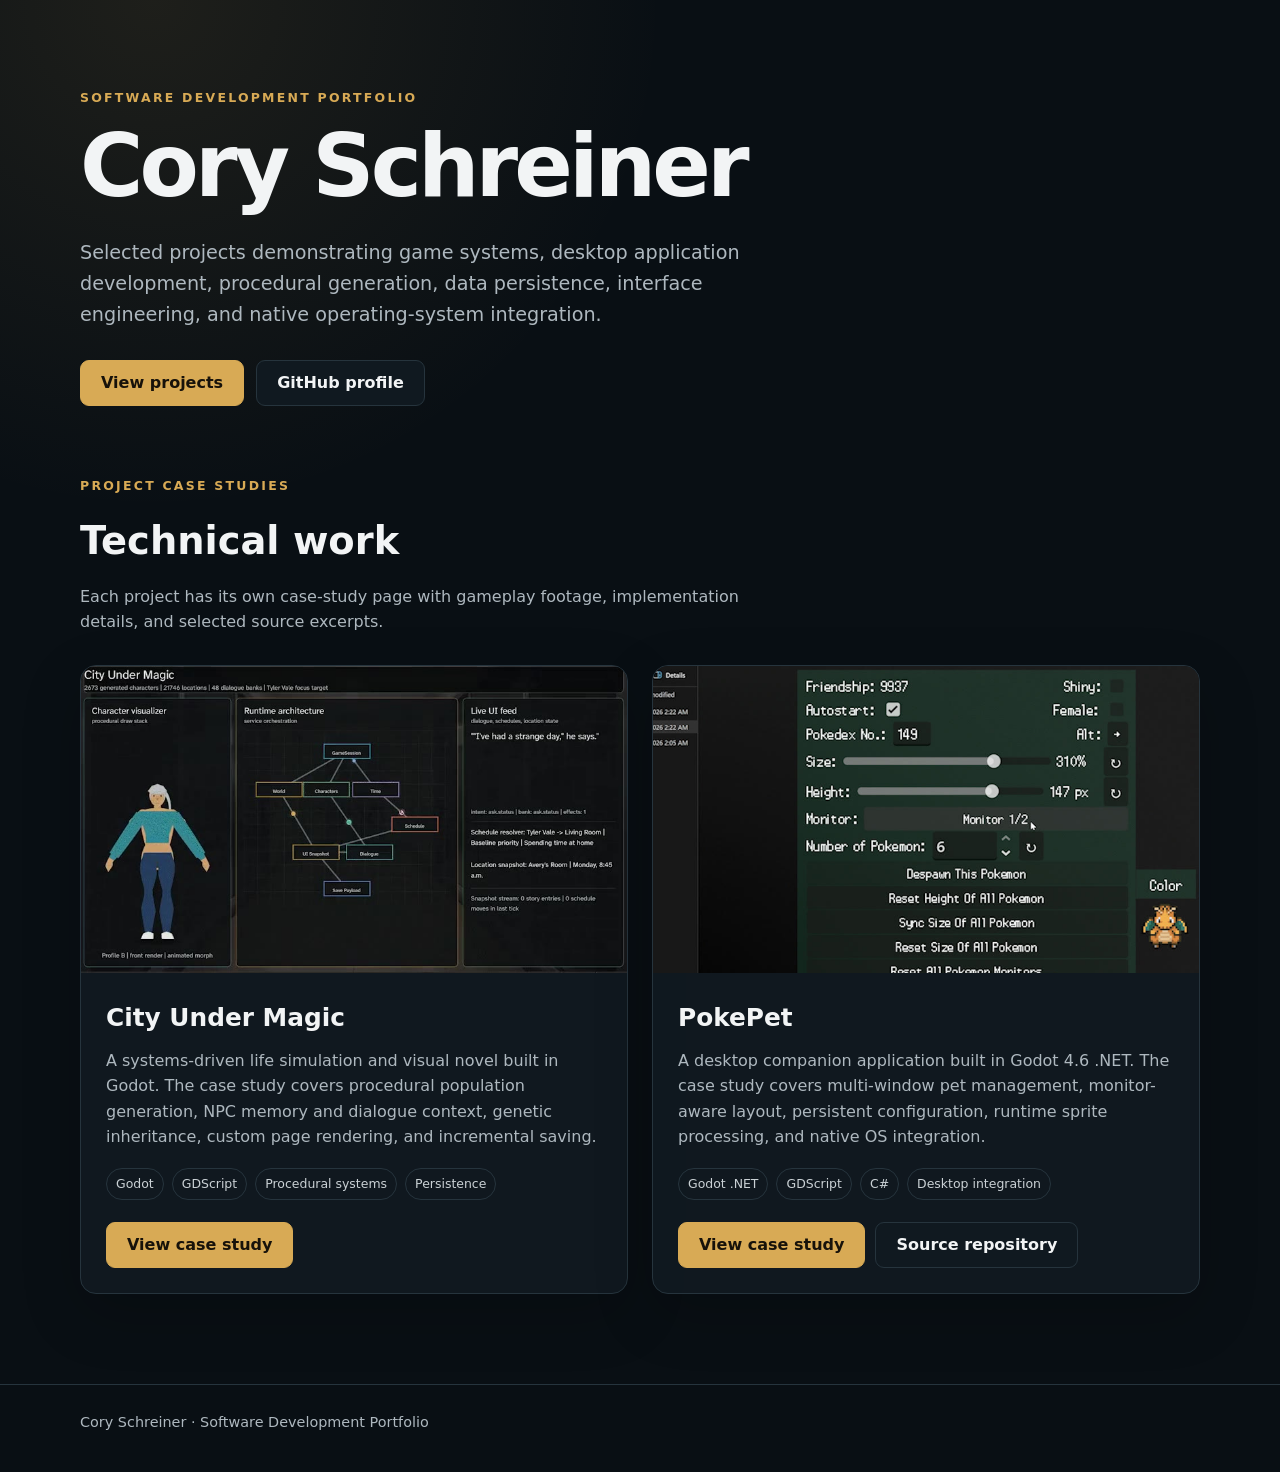
==== index.html @ 861e1961 "Add portfolio website and project showcases" ====
<!doctype html>
<html lang="en">
<head>
  <meta charset="utf-8">
  <meta name="viewport" content="width=device-width, initial-scale=1">
  <meta name="description" content="Cory Schreiner's software development portfolio, featuring City Under Magic and PokePet.">
  <title>Cory Schreiner | Software Development Portfolio</title>
  <style>
    :root {
      color-scheme: dark;
      --background: #090f14;
      --panel: #101920;
      --panel-border: #26343d;
      --text: #f2f4f5;
      --muted: #aeb8bf;
      --accent: #d8aa55;
      --accent-dark: #1b160d;
      font-family: Inter, ui-sans-serif, system-ui, -apple-system, BlinkMacSystemFont, "Segoe UI", sans-serif;
    }
    * { box-sizing: border-box; }
    html { scroll-behavior: smooth; }
    body {
      margin: 0;
      background:
        radial-gradient(circle at 12% 0%, rgba(216, 170, 85, .10), transparent 32rem),
        var(--background);
      color: var(--text);
      line-height: 1.6;
    }
    a { color: inherit; }
    .wrap { width: min(1120px, calc(100% - 40px)); margin: 0 auto; }
    header { padding: 88px 0 48px; }
    .eyebrow {
      margin: 0 0 14px;
      color: var(--accent);
      font-size: .78rem;
      font-weight: 800;
      letter-spacing: .18em;
      text-transform: uppercase;
    }
    h1 {
      max-width: 830px;
      margin: 0;
      font-size: clamp(2.5rem, 7vw, 5.4rem);
      line-height: 1.02;
      letter-spacing: -.045em;
    }
    .intro {
      max-width: 700px;
      margin: 28px 0 0;
      color: var(--muted);
      font-size: clamp(1rem, 2vw, 1.2rem);
    }
    .links { display: flex; flex-wrap: wrap; gap: 12px; margin-top: 30px; }
    .button {
      display: inline-flex;
      align-items: center;
      justify-content: center;
      min-height: 46px;
      padding: 0 20px;
      border: 1px solid var(--panel-border);
      border-radius: 9px;
      background: var(--panel);
      text-decoration: none;
      font-weight: 750;
    }
    .button.primary { border-color: var(--accent); background: var(--accent); color: #17120a; }
    main { padding: 22px 0 90px; }
    h2 { margin: 0 0 12px; font-size: clamp(1.8rem, 3vw, 2.6rem); }
    .section-copy { max-width: 700px; margin: 0 0 30px; color: var(--muted); }
    .grid { display: grid; grid-template-columns: repeat(2, minmax(0, 1fr)); gap: 24px; }
    .card {
      overflow: hidden;
      border: 1px solid var(--panel-border);
      border-radius: 16px;
      background: rgba(16, 25, 32, .94);
      box-shadow: 0 20px 60px rgba(0,0,0,.20);
    }
    .card img { width: 100%; aspect-ratio: 16 / 9; display: block; object-fit: cover; background: #05080a; }
    .card-body { padding: 25px; }
    .card h3 { margin: 0 0 10px; font-size: 1.55rem; }
    .card p { margin: 0; color: var(--muted); }
    .tags { display: flex; flex-wrap: wrap; gap: 8px; margin: 18px 0 22px; }
    .tag {
      padding: 5px 9px;
      border: 1px solid var(--panel-border);
      border-radius: 999px;
      color: #cad1d5;
      font-size: .78rem;
    }
    .card-actions { display: flex; flex-wrap: wrap; gap: 10px; }
    footer { border-top: 1px solid var(--panel-border); padding: 26px 0 38px; color: var(--muted); font-size: .9rem; }
    @media (max-width: 760px) {
      header { padding-top: 58px; }
      .grid { grid-template-columns: 1fr; }
      .wrap { width: min(100% - 24px, 1120px); }
    }
  </style>
</head>
<body>
  <header>
    <div class="wrap">
      <p class="eyebrow">Software Development Portfolio</p>
      <h1>Cory Schreiner</h1>
      <p class="intro">Selected projects demonstrating game systems, desktop application development, procedural generation, data persistence, interface engineering, and native operating-system integration.</p>
      <div class="links">
        <a class="button primary" href="#projects">View projects</a>
        <a class="button" href="https://github.com/themusicalcr0w">GitHub profile</a>
      </div>
    </div>
  </header>

  <main id="projects">
    <section class="wrap" aria-labelledby="projects-title">
      <p class="eyebrow">Project Case Studies</p>
      <h2 id="projects-title">Technical work</h2>
      <p class="section-copy">Each project has its own case-study page with gameplay footage, implementation details, and selected source excerpts.</p>

      <div class="grid">
        <article class="card">
          <img src="projects/city-under-magic/showcase/assets/images/world-generation-poster.jpg" alt="City Under Magic world-generation and character-visualization interface">
          <div class="card-body">
            <h3>City Under Magic</h3>
            <p>A systems-driven life simulation and visual novel built in Godot. The case study covers procedural population generation, NPC memory and dialogue context, genetic inheritance, custom page rendering, and incremental saving.</p>
            <div class="tags" aria-label="City Under Magic technologies">
              <span class="tag">Godot</span>
              <span class="tag">GDScript</span>
              <span class="tag">Procedural systems</span>
              <span class="tag">Persistence</span>
            </div>
            <div class="card-actions">
              <a class="button primary" href="projects/city-under-magic/">View case study</a>
            </div>
          </div>
        </article>

        <article class="card">
          <img src="projects/poke-pet/showcase/assets/images/hero-poster.jpg" alt="PokePet desktop companion application running multiple pet windows">
          <div class="card-body">
            <h3>PokePet</h3>
            <p>A desktop companion application built in Godot 4.6 .NET. The case study covers multi-window pet management, monitor-aware layout, persistent configuration, runtime sprite processing, and native OS integration.</p>
            <div class="tags" aria-label="PokePet technologies">
              <span class="tag">Godot .NET</span>
              <span class="tag">GDScript</span>
              <span class="tag">C#</span>
              <span class="tag">Desktop integration</span>
            </div>
            <div class="card-actions">
              <a class="button primary" href="projects/poke-pet/">View case study</a>
              <a class="button" href="https://github.com/themusicalcr0w/poke-pet">Source repository</a>
            </div>
          </div>
        </article>
      </div>
    </section>
  </main>

  <footer>
    <div class="wrap">Cory Schreiner · Software Development Portfolio</div>
  </footer>
</body>
</html>
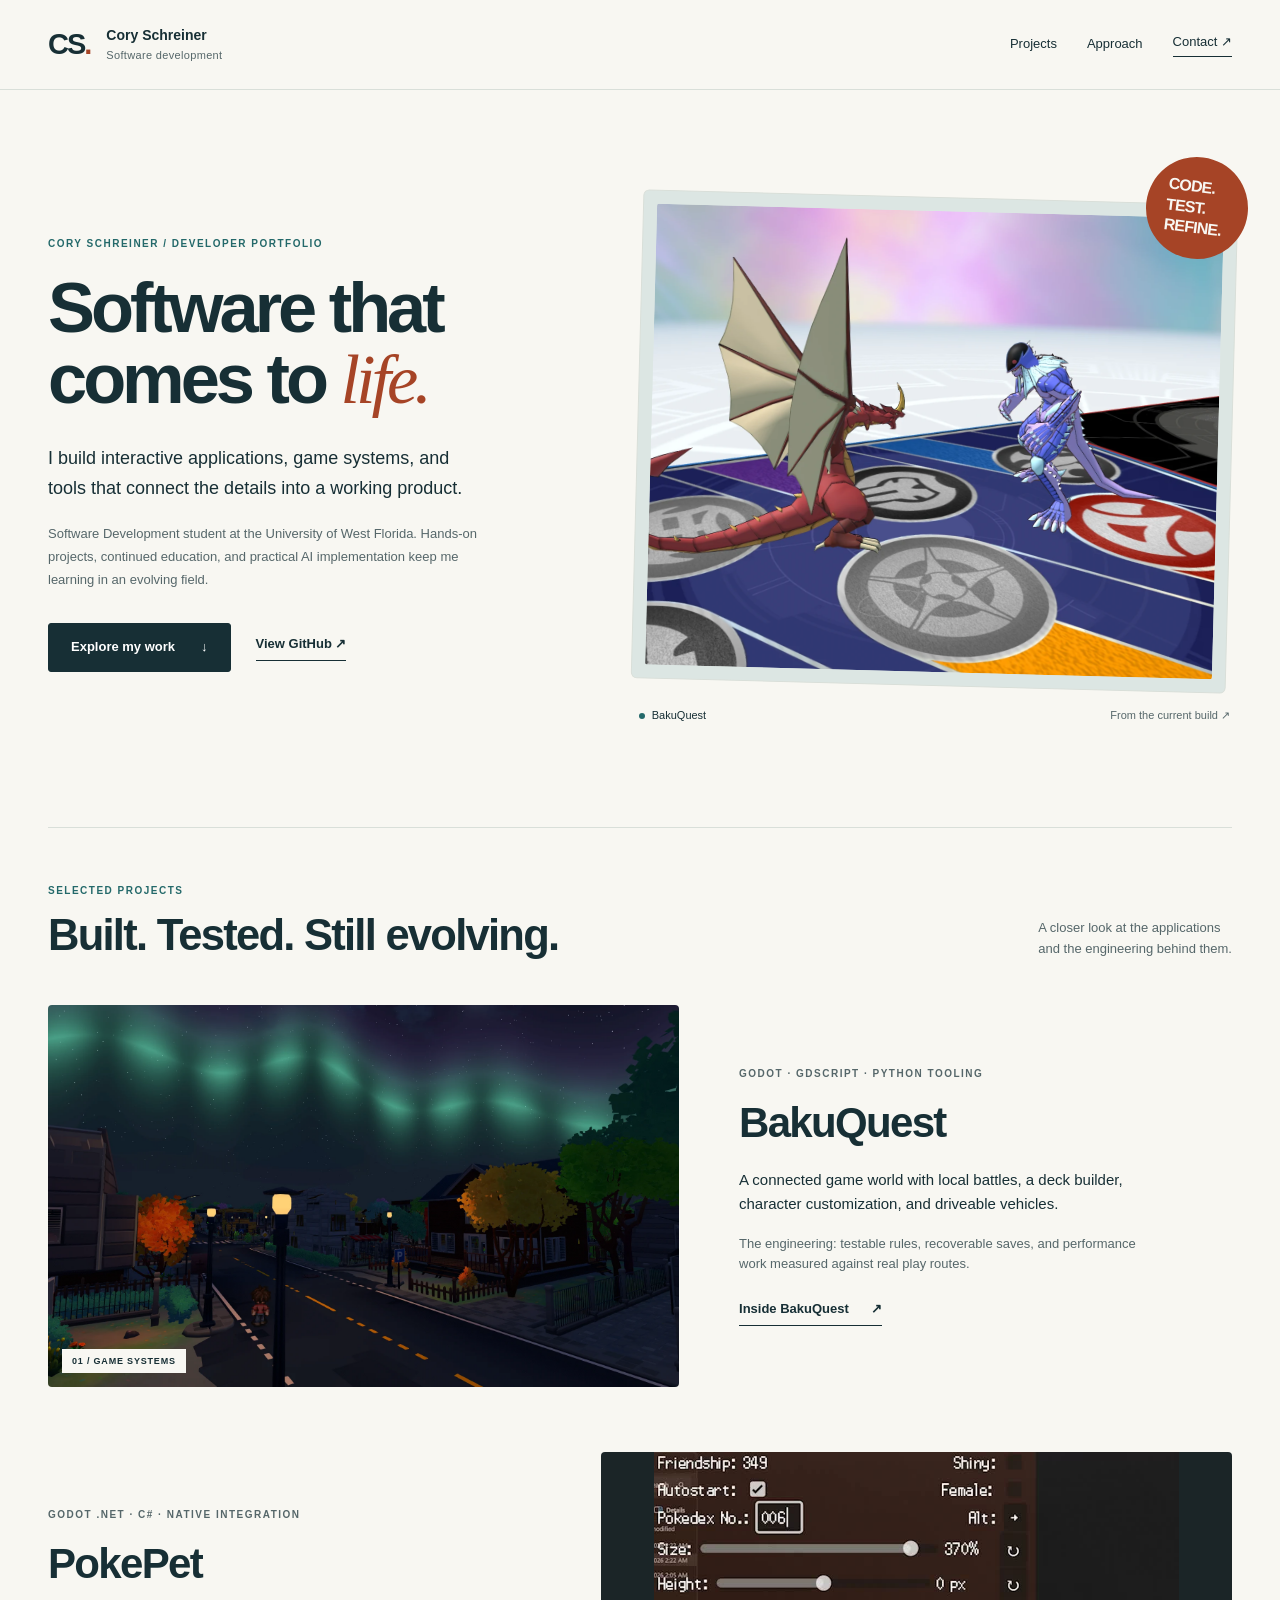
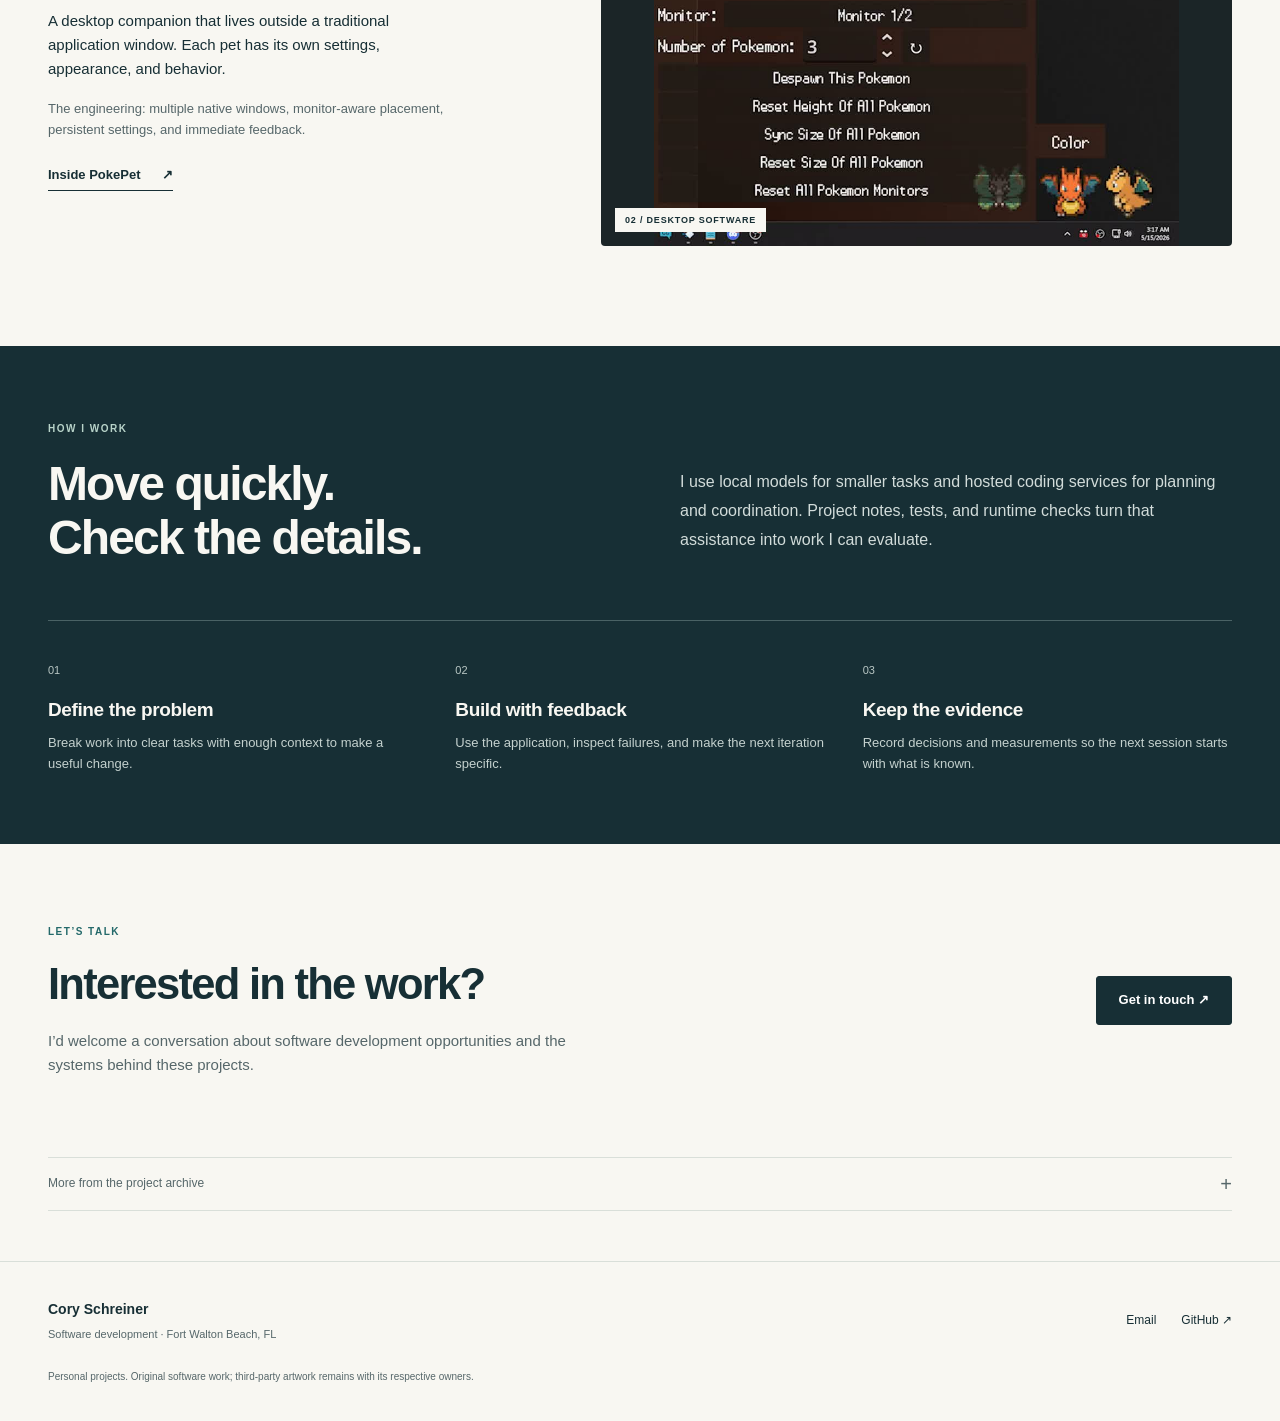
==== commit 71f27b0b: "5" ====
--- a/index.html
+++ b/index.html
@@ -1,162 +1,12 @@
 <!doctype html>
-<html lang="en">
-<head>
-  <meta charset="utf-8">
-  <meta name="viewport" content="width=device-width, initial-scale=1">
-  <meta name="description" content="Cory Schreiner's software development portfolio, featuring City Under Magic and PokePet.">
-  <title>Cory Schreiner | Software Development Portfolio</title>
-  <style>
-    :root {
-      color-scheme: dark;
-      --background: #090f14;
-      --panel: #101920;
-      --panel-border: #26343d;
-      --text: #f2f4f5;
-      --muted: #aeb8bf;
-      --accent: #d8aa55;
-      --accent-dark: #1b160d;
-      font-family: Inter, ui-sans-serif, system-ui, -apple-system, BlinkMacSystemFont, "Segoe UI", sans-serif;
-    }
-    * { box-sizing: border-box; }
-    html { scroll-behavior: smooth; }
-    body {
-      margin: 0;
-      background:
-        radial-gradient(circle at 12% 0%, rgba(216, 170, 85, .10), transparent 32rem),
-        var(--background);
-      color: var(--text);
-      line-height: 1.6;
-    }
-    a { color: inherit; }
-    .wrap { width: min(1120px, calc(100% - 40px)); margin: 0 auto; }
-    header { padding: 88px 0 48px; }
-    .eyebrow {
-      margin: 0 0 14px;
-      color: var(--accent);
-      font-size: .78rem;
-      font-weight: 800;
-      letter-spacing: .18em;
-      text-transform: uppercase;
-    }
-    h1 {
-      max-width: 830px;
-      margin: 0;
-      font-size: clamp(2.5rem, 7vw, 5.4rem);
-      line-height: 1.02;
-      letter-spacing: -.045em;
-    }
-    .intro {
-      max-width: 700px;
-      margin: 28px 0 0;
-      color: var(--muted);
-      font-size: clamp(1rem, 2vw, 1.2rem);
-    }
-    .links { display: flex; flex-wrap: wrap; gap: 12px; margin-top: 30px; }
-    .button {
-      display: inline-flex;
-      align-items: center;
-      justify-content: center;
-      min-height: 46px;
-      padding: 0 20px;
-      border: 1px solid var(--panel-border);
-      border-radius: 9px;
-      background: var(--panel);
-      text-decoration: none;
-      font-weight: 750;
-    }
-    .button.primary { border-color: var(--accent); background: var(--accent); color: #17120a; }
-    main { padding: 22px 0 90px; }
-    h2 { margin: 0 0 12px; font-size: clamp(1.8rem, 3vw, 2.6rem); }
-    .section-copy { max-width: 700px; margin: 0 0 30px; color: var(--muted); }
-    .grid { display: grid; grid-template-columns: repeat(2, minmax(0, 1fr)); gap: 24px; }
-    .card {
-      overflow: hidden;
-      border: 1px solid var(--panel-border);
-      border-radius: 16px;
-      background: rgba(16, 25, 32, .94);
-      box-shadow: 0 20px 60px rgba(0,0,0,.20);
-    }
-    .card img { width: 100%; aspect-ratio: 16 / 9; display: block; object-fit: cover; background: #05080a; }
-    .card-body { padding: 25px; }
-    .card h3 { margin: 0 0 10px; font-size: 1.55rem; }
-    .card p { margin: 0; color: var(--muted); }
-    .tags { display: flex; flex-wrap: wrap; gap: 8px; margin: 18px 0 22px; }
-    .tag {
-      padding: 5px 9px;
-      border: 1px solid var(--panel-border);
-      border-radius: 999px;
-      color: #cad1d5;
-      font-size: .78rem;
-    }
-    .card-actions { display: flex; flex-wrap: wrap; gap: 10px; }
-    footer { border-top: 1px solid var(--panel-border); padding: 26px 0 38px; color: var(--muted); font-size: .9rem; }
-    @media (max-width: 760px) {
-      header { padding-top: 58px; }
-      .grid { grid-template-columns: 1fr; }
-      .wrap { width: min(100% - 24px, 1120px); }
-    }
-  </style>
-</head>
-<body>
-  <header>
-    <div class="wrap">
-      <p class="eyebrow">Software Development Portfolio</p>
-      <h1>Cory Schreiner</h1>
-      <p class="intro">Selected projects demonstrating game systems, desktop application development, procedural generation, data persistence, interface engineering, and native operating-system integration.</p>
-      <div class="links">
-        <a class="button primary" href="#projects">View projects</a>
-        <a class="button" href="https://github.com/themusicalcr0w">GitHub profile</a>
-      </div>
-    </div>
-  </header>
-
-  <main id="projects">
-    <section class="wrap" aria-labelledby="projects-title">
-      <p class="eyebrow">Project Case Studies</p>
-      <h2 id="projects-title">Technical work</h2>
-      <p class="section-copy">Each project has its own case-study page with gameplay footage, implementation details, and selected source excerpts.</p>
-
-      <div class="grid">
-        <article class="card">
-          <img src="projects/city-under-magic/showcase/assets/images/world-generation-poster.jpg" alt="City Under Magic world-generation and character-visualization interface">
-          <div class="card-body">
-            <h3>City Under Magic</h3>
-            <p>A systems-driven life simulation and visual novel built in Godot. The case study covers procedural population generation, NPC memory and dialogue context, genetic inheritance, custom page rendering, and incremental saving.</p>
-            <div class="tags" aria-label="City Under Magic technologies">
-              <span class="tag">Godot</span>
-              <span class="tag">GDScript</span>
-              <span class="tag">Procedural systems</span>
-              <span class="tag">Persistence</span>
-            </div>
-            <div class="card-actions">
-              <a class="button primary" href="projects/city-under-magic/">View case study</a>
-            </div>
-          </div>
-        </article>
-
-        <article class="card">
-          <img src="projects/poke-pet/showcase/assets/images/hero-poster.jpg" alt="PokePet desktop companion application running multiple pet windows">
-          <div class="card-body">
-            <h3>PokePet</h3>
-            <p>A desktop companion application built in Godot 4.6 .NET. The case study covers multi-window pet management, monitor-aware layout, persistent configuration, runtime sprite processing, and native OS integration.</p>
-            <div class="tags" aria-label="PokePet technologies">
-              <span class="tag">Godot .NET</span>
-              <span class="tag">GDScript</span>
-              <span class="tag">C#</span>
-              <span class="tag">Desktop integration</span>
-            </div>
-            <div class="card-actions">
-              <a class="button primary" href="projects/poke-pet/">View case study</a>
-              <a class="button" href="https://github.com/themusicalcr0w/poke-pet">Source repository</a>
-            </div>
-          </div>
-        </article>
-      </div>
-    </section>
-  </main>
-
-  <footer>
-    <div class="wrap">Cory Schreiner · Software Development Portfolio</div>
-  </footer>
-</body>
-</html>
+<html lang="en"><head><meta charset="utf-8"><meta name="viewport" content="width=device-width, initial-scale=1"><meta name="description" content="Software development portfolio by Cory Schreiner. Explore BakuQuest and PokePet through gameplay, desktop demonstrations and engineering case studies."><meta name="theme-color" content="#172f35"><title>Software development portfolio | Cory Schreiner</title><link rel="icon" href="assets/favicon.svg" type="image/svg+xml"><link rel="stylesheet" href="assets/style.css"><script src="assets/site.js" defer></script></head>
+<body><a class="skip" href="#main">Skip to content</a><header class="site-header"><a class="brand" href="./index.html" aria-label="Cory Schreiner, home"><span class="monogram">CS<span>.</span></span><span>Cory Schreiner<small>Software development</small></span></a><nav aria-label="Main navigation"><a href="#projects">Projects</a><a href="#approach">Approach</a><a href="mailto:themusicalcrw@gmail.com" class="nav-resume">Contact <span aria-hidden="true">↗</span></a></nav></header>
+<main id="main"><section class="home-hero wrap"><div><p class="eyebrow">CORY SCHREINER / DEVELOPER PORTFOLIO</p><h1>Software that<br>comes to <em>life.</em></h1><p class="intro">I build interactive applications, game systems, and tools that connect the details into a working product.</p><p class="bio">Software Development student at the University of West Florida. Hands-on projects, continued education, and practical AI implementation keep me learning in an evolving field.</p><div class="actions"><a class="button" href="#projects">Explore my work <span>↓</span></a><a class="text-link" href="https://github.com/themusicalcr0w">View GitHub ↗</a></div></div><div class="hero-visual"><a href="projects/baku-quest/index.html" aria-label="Explore BakuQuest"><img src="assets/baku/25_Monster_Combat_Close_View.webp" alt="BakuQuest creatures facing off on the battle field" fetchpriority="high"></a><div class="image-note"><span class="live-dot"></span> BakuQuest <span>From the current build ↗</span></div><div class="hero-stamp">CODE.<br>TEST.<br>REFINE.</div></div></section>
+<section class="selected wrap" id="projects"><div class="section-head"><div><p class="eyebrow">SELECTED PROJECTS</p><h2>Built. Tested. Still evolving.</h2></div><p>A closer look at the applications<br>and the engineering behind them.</p></div>
+<article class="project-row"><a class="project-picture" href="projects/baku-quest/index.html"><img src="assets/baku/19_Lit_Neighborhood_Aurora.webp" alt="A lit BakuQuest neighborhood beneath the aurora" class="" loading="lazy" decoding="async"><span class="image-tag">01 / GAME SYSTEMS</span></a><div class="project-copy"><p class="overline">GODOT · GDSCRIPT · PYTHON TOOLING</p><h3>BakuQuest</h3><p>A connected game world with local battles, a deck builder, character customization, and driveable vehicles.</p><p class="secondary">The engineering: testable rules, recoverable saves, and performance work measured against real play routes.</p><a class="text-link" href="projects/baku-quest/index.html">Inside BakuQuest <span>↗</span></a></div></article>
+<article class="project-row reverse"><a class="project-picture poke-picture" href="projects/poke-pet/index.html"><img src="assets/poke/hero.jpg" alt="PokePet desktop companions and their individual settings" class="" loading="lazy" decoding="async"><span class="image-tag">02 / DESKTOP SOFTWARE</span></a><div class="project-copy"><p class="overline">GODOT .NET · C# · NATIVE INTEGRATION</p><h3>PokePet</h3><p>A desktop companion that lives outside a traditional application window. Each pet has its own settings, appearance, and behavior.</p><p class="secondary">The engineering: multiple native windows, monitor-aware placement, persistent settings, and immediate feedback.</p><a class="text-link" href="projects/poke-pet/index.html">Inside PokePet <span>↗</span></a></div></article></section>
+<section class="approach" id="approach"><div class="wrap"><p class="eyebrow">HOW I WORK</p><div class="approach-heading"><h2>Move quickly.<br>Check the details.</h2><p>I use local models for smaller tasks and hosted coding services for planning and coordination. Project notes, tests, and runtime checks turn that assistance into work I can evaluate.</p></div><div class="principles"><article><span>01</span><h3>Define the problem</h3><p>Break work into clear tasks with enough context to make a useful change.</p></article><article><span>02</span><h3>Build with feedback</h3><p>Use the application, inspect failures, and make the next iteration specific.</p></article><article><span>03</span><h3>Keep the evidence</h3><p>Record decisions and measurements so the next session starts with what is known.</p></article></div></div></section>
+<section class="contact wrap"><div><p class="eyebrow">LET’S TALK</p><h2>Interested in the work?</h2><p>I’d welcome a conversation about software development opportunities and the systems behind these projects.</p></div><a class="button" href="mailto:themusicalcrw@gmail.com">Get in touch ↗</a></section>
+<section class="archive wrap"><details><summary>More from the project archive <span aria-hidden="true">+</span></summary><div class="archive-content"><div><h3>City Under Magic</h3><p>A life simulation exploring generated households, character memory, custom interfaces, and consistent world snapshots.</p></div><a class="text-link" href="projects/city-under-magic/index.html">View archived case study ↗</a></div></details></section></main>
+<footer class="footer"><a class="footer-name" href="./index.html">Cory Schreiner<span>Software development · Fort Walton Beach, FL</span></a><div><a href="mailto:themusicalcrw@gmail.com">Email</a><a href="https://github.com/themusicalcr0w">GitHub ↗</a></div><p>Personal projects. Original software work; third-party artwork remains with its respective owners.</p></footer>
+<dialog id="image-viewer" aria-label="Screenshot viewer"><button class="close-viewer" aria-label="Close screenshot">Close ×</button><img alt=""><p></p></dialog></body></html>
--- a/assets/style.css
+++ b/assets/style.css
@@ -0,0 +1,5 @@
+:root{--paper:#f8f7f2;--ink:#172f35;--muted:#56676a;--line:#d9dfd9;--accent:#a64426;--teal:#24696a;--white:#fff;--serif:Georgia,'Times New Roman',serif}*{box-sizing:border-box}html{scroll-behavior:smooth;scroll-padding-top:100px}body{margin:0;background:var(--paper);color:var(--ink);font-family:Portfolio,Arial,sans-serif;line-height:1.6}a{color:inherit}button,summary,a{-webkit-tap-highlight-color:transparent}button,input{font:inherit}button{cursor:pointer}img,video{max-width:100%;display:block}video{width:100%;background:#10191d;border-radius:4px}a:focus-visible,button:focus-visible,summary:focus-visible{outline:3px solid var(--accent);outline-offset:5px}h1,h2,h3,p{margin:0}h1,h2,h3{line-height:1.12;letter-spacing:-.04em}h2{font-size:clamp(28px,3.4vw,46px)}h3{font-size:22px}p+p{margin-top:18px}.wrap{max-width:1200px;width:calc(100% - 96px);margin-inline:auto}.skip{position:fixed;top:-100px;left:20px;background:white;padding:12px;z-index:100}.skip:focus{top:10px}.site-header{max-width:1392px;margin:auto;padding:25px 48px;display:flex;align-items:center;justify-content:space-between;gap:25px;border-bottom:1px solid var(--line)}.brand{display:flex;gap:16px;align-items:center;text-decoration:none;font-size:14px;font-weight:700;line-height:1.35}.brand small{font-size:11px;display:block;font-weight:400;color:var(--muted);margin-top:3px;letter-spacing:.03em}.monogram{font-size:29px;font-weight:700;letter-spacing:-2px}.monogram span{color:var(--accent)}nav{display:flex;gap:30px;align-items:center}nav a{font-size:13px;text-decoration:none}nav a:hover,.text-link:hover{color:var(--accent)}.nav-resume{border-bottom:1px solid var(--ink);padding-bottom:4px}.eyebrow,.overline{font-size:10px;font-weight:700;letter-spacing:.15em;line-height:1.5;text-transform:uppercase}.eyebrow{color:var(--teal);margin-bottom:21px}.overline{color:var(--muted);margin-bottom:18px}.home-hero{padding-block:92px 102px;display:grid;grid-template-columns:1fr 1.13fr;gap:62px;align-items:center}.home-hero h1{font-size:clamp(45px,5.5vw,76px);line-height:1.02;letter-spacing:-.057em}.home-hero em{font-family:var(--serif);font-weight:400;color:var(--accent)}.intro{font-size:18px;line-height:1.65;margin-top:28px;max-width:430px}.bio{font-size:13px;color:var(--muted);line-height:1.8;max-width:430px;margin-top:18px}.actions{display:flex;flex-wrap:wrap;align-items:center;gap:25px;margin-top:31px}.button{display:inline-flex;align-items:center;justify-content:space-between;gap:26px;background:var(--ink);color:#fff;text-decoration:none;padding:13px 22px;font-size:13px;font-weight:700;border:1px solid var(--ink);border-radius:3px;transition:background .15s}.button:hover{background:var(--teal)}.text-link{text-decoration:none;font-size:13px;font-weight:700;border-bottom:1px solid currentColor;padding-bottom:5px;display:inline-flex;gap:22px;align-items:center}.hero-visual{position:relative;padding-top:15px}.hero-visual>a{display:block;background:#dce6e3;border:1px solid var(--line);padding:13px;border-radius:6px;transform:rotate(1.5deg)}.hero-visual img{aspect-ratio:1.23;object-fit:cover;border-radius:2px}.image-note{font-size:11px;display:flex;align-items:center;gap:7px;padding:21px 2px 0}.image-note>span:last-child{margin-left:auto;color:var(--muted)}.live-dot{height:6px;width:6px;background:var(--teal);border-radius:50%}.hero-stamp{position:absolute;right:-16px;top:-25px;width:102px;height:102px;padding:20px;background:var(--accent);color:var(--paper);font-size:16px;font-weight:700;line-height:1.3;transform:rotate(7deg);border-radius:50%;letter-spacing:-.05em;display:flex;align-items:center}.selected{border-top:1px solid var(--line);padding-top:55px;padding-bottom:100px}.section-head{display:flex;justify-content:space-between;align-items:end;gap:30px;margin-bottom:39px}.section-head p:not(.eyebrow){font-size:13px;color:var(--muted)}.section-head .eyebrow{margin-bottom:13px}.project-row{display:grid;grid-template-columns:1.28fr 1fr;gap:60px;align-items:center;margin-top:45px}.project-row+.project-row{margin-top:65px}.project-picture{display:block;position:relative;overflow:hidden;border-radius:4px;background:#1b2527}.project-picture img{width:100%;aspect-ratio:1.65;object-fit:cover;transition:transform .3s}.project-picture:hover img{transform:scale(1.025)}.poke-picture img{object-fit:contain;aspect-ratio:1.6}.image-tag{position:absolute;bottom:14px;left:14px;background:var(--paper);padding:5px 10px;font-size:9px;letter-spacing:.09em;font-weight:700}.project-copy h3{font-size:42px;margin-bottom:22px}.project-copy>p:not(.overline){font-size:15px;max-width:405px}.project-copy .secondary{color:var(--muted);font-size:13px!important}.project-copy .text-link{margin-top:24px}.reverse{grid-template-columns:1fr 1.28fr}.reverse .project-picture{order:2}.approach{background:var(--ink);color:var(--paper);padding:75px 0 70px}.approach .eyebrow{color:#b8d3c9}.approach-heading{display:grid;grid-template-columns:1fr 1fr;gap:80px;align-items:center}.approach-heading h2{font-size:48px}.approach-heading>p{font-size:16px;line-height:1.8;color:#d2dcda}.principles{display:grid;grid-template-columns:repeat(3,1fr);gap:38px;margin-top:55px;padding-top:35px;border-top:1px solid #4a6265}.principles article>span{font-size:11px;color:#b9c7c4}.principles h3{font-size:19px;margin:17px 0 13px;letter-spacing:-.02em}.principles p{font-size:13px;color:#c4d1ce}.contact{padding-block:80px;display:flex;gap:50px;justify-content:space-between;align-items:center}.contact h2{margin-bottom:20px}.contact p:not(.eyebrow){font-size:15px;max-width:560px;color:var(--muted)}.contact .button{flex-shrink:0}.archive{padding:0 0 50px}.archive details{border-top:1px solid var(--line);border-bottom:1px solid var(--line);font-size:12px}.archive summary{cursor:pointer;list-style:none;display:flex;justify-content:space-between;padding:16px 0;color:var(--muted)}.archive summary::-webkit-details-marker{display:none}.archive summary>span{font-size:20px;line-height:1}.archive details[open] summary>span{transform:rotate(45deg)}.archive-content{padding:20px 0 30px;display:flex;align-items:center;gap:40px;justify-content:space-between}.archive-content h3{font-size:22px;margin-bottom:12px}.archive-content p{max-width:560px;color:var(--muted)}.archive-content .text-link{flex-shrink:0}.footer{border-top:1px solid var(--line);max-width:1392px;margin:auto;padding:36px 48px;display:flex;flex-wrap:wrap;gap:26px;align-items:center;justify-content:space-between}.footer-name{font-size:14px;font-weight:700;text-decoration:none}.footer-name span{display:block;font-weight:400;font-size:11px;color:var(--muted);margin-top:5px}.footer>div{display:flex;gap:25px}.footer>div a{font-size:12px;text-decoration:none}.footer>p{width:100%;font-size:10px;color:var(--muted);margin-top:0}.case-intro{padding-block:42px 45px}.back-link{font-size:12px;text-decoration:none;display:inline-block;margin-bottom:42px;color:var(--muted)}.case-intro h1{font-size:clamp(42px,6vw,76px);display:flex;gap:22px;align-items:center;flex-wrap:wrap}.status{font-size:10px;letter-spacing:.02em;border:1px solid #b6c6bf;border-radius:20px;padding:8px 12px;white-space:nowrap;font-weight:400;line-height:1.1}.case-deck{font-size:clamp(20px,2.5vw,30px);line-height:1.5;margin-top:25px;letter-spacing:-.025em;max-width:850px}.case-meta{display:flex;flex-wrap:wrap;gap:10px 25px;font-size:11px;color:var(--muted);margin-top:25px}.case-meta span+span:before{content:' / ';padding-right:20px;color:#82948c}.showcase{padding-bottom:30px}.showcase-title{display:flex;justify-content:space-between;align-items:center;margin-bottom:20px}.showcase-title h2{font-size:20px;letter-spacing:-.02em}.showcase-title>span{font-size:11px;color:var(--muted)}.feature-player{border:1px solid var(--line);background:#fff;border-radius:6px;overflow:hidden}.feature-player video{aspect-ratio:16/9;border-radius:0;object-fit:contain}.player-caption{display:flex;justify-content:space-between;align-items:center;gap:20px;padding:22px 25px}.player-caption .eyebrow{margin-bottom:7px;font-size:8px}.player-caption h3{font-size:20px;letter-spacing:-.02em}.player-caption>span{font-size:11px;color:var(--muted);flex-shrink:0}.filters{display:flex;flex-wrap:wrap;gap:9px;margin:26px 0 18px}.filters button{padding:8px 15px;border:1px solid var(--line);border-radius:25px;background:transparent;font-size:11px;color:var(--ink)}.filters button.active{background:var(--ink);color:#fff;border-color:var(--ink)}.clip-grid{display:grid;grid-template-columns:repeat(4,1fr);gap:16px}.clip-card{position:relative;text-align:left;padding:0 0 12px;border:1px solid var(--line);background:#fff;color:var(--ink);border-radius:4px;overflow:hidden}.clip-card.selected{outline:2px solid var(--teal);outline-offset:1px}.clip-card img{width:100%;aspect-ratio:16/9;object-fit:cover}.clip-card>span{font-size:12px;display:block;padding:12px 12px 7px;line-height:1.4;font-weight:700}.clip-card small{display:flex;justify-content:space-between;padding:0 12px;font-size:10px;color:var(--muted)}.clip-card[hidden]{display:none}.capture-note{font-size:11px;color:var(--muted);line-height:1.7;margin-top:22px;max-width:900px}.engineering{padding-top:75px;padding-bottom:55px}.engineering-grid{display:grid;grid-template-columns:1fr 1fr;gap:40px 60px}.engineering-grid article{border-top:1px solid var(--line);padding-top:24px}.engineering-grid .number{font-size:10px;color:var(--accent);font-weight:700}.engineering-grid h3{margin:12px 0 16px;font-size:24px;letter-spacing:-.025em}.engineering-grid p{font-size:14px;line-height:1.85;color:var(--muted)}.engineering-grid .takeaway{color:var(--ink);font-size:12px;padding-left:15px;border-left:2px solid #b7cdc3}.metric-panel{margin-top:50px;padding:30px 36px;background:#e7eeea;border-radius:5px;display:grid;grid-template-columns:1fr 1.2fr;gap:45px;align-items:center}.metric-panel strong{display:block;font-size:48px;letter-spacing:-.05em;line-height:1.1}.metric-panel span{font-size:12px;display:block;margin-top:10px}.metric-panel p{font-size:12px;line-height:1.8;color:var(--muted)}.gallery-section{padding-block:40px 60px}.gallery-grid,.demo-grid{display:grid;grid-template-columns:1fr 1fr;gap:30px}.shot{margin:0}.shot>a{display:block;border-radius:4px;overflow:hidden;background:#131c20}.shot img{width:100%;aspect-ratio:16/9;object-fit:contain}.shot figcaption{display:flex;justify-content:space-between;gap:15px;font-size:11px;color:var(--muted);padding-top:12px}.scope{padding-block:35px 65px;border-top:1px solid var(--line)}.scope h2{font-size:24px;margin-bottom:20px}.scope p{max-width:900px;font-size:13px;color:var(--muted)}.scope .text-link{margin-top:30px}.poke-hero{display:grid;grid-template-columns:1.2fr 1fr;gap:60px;align-items:center;padding-block:10px 30px}.poke-video video{aspect-ratio:4/3}.poke-summary h2{font-size:43px;margin-bottom:25px}.poke-summary>p:not(.eyebrow){font-size:15px;line-height:1.8;color:var(--muted)}.poke-summary .button{margin-top:25px}.demo-grid video{aspect-ratio:4/3}.demo-grid h3{font-size:22px;margin:20px 0 12px}.demo-grid p{font-size:13px;color:var(--muted)}.archive-feature{max-width:950px;padding-bottom:45px}.archive-feature h2{margin:30px 0 20px}.archive-feature>p:not(.capture-note){font-size:15px;color:var(--muted)}dialog{background:#102126;color:#fff;border:0;border-radius:6px;padding:55px 20px 18px;width:min(1240px,95vw);max-height:94vh}dialog::backdrop{background:rgba(6,17,20,.88)}dialog img{max-height:76vh;margin:auto;object-fit:contain}dialog p{font-size:12px;margin-top:14px;text-align:center}.close-viewer{position:absolute;right:20px;top:14px;background:transparent;color:#fff;border:1px solid #708284;padding:5px 12px;font-size:12px;border-radius:3px}
+@media(min-width:1500px){.wrap{max-width:1280px}.home-hero{gap:85px}}
+@media(max-width:1000px){.wrap{width:calc(100% - 56px)}.site-header,.footer{padding-inline:28px}.home-hero{gap:32px;padding-block:65px}.home-hero h1{font-size:55px}.hero-stamp{width:82px;height:82px;font-size:13px;padding:16px;right:-8px}.intro{font-size:16px}.project-row,.reverse{gap:32px}.project-copy h3{font-size:34px}.approach-heading{gap:35px}.clip-grid{grid-template-columns:repeat(3,1fr)}.poke-hero{gap:35px}.poke-summary h2{font-size:35px}}
+@media(max-width:680px){html{scroll-padding-top:25px}.wrap{width:calc(100% - 36px)}.site-header{padding:19px 18px;gap:15px}.brand{gap:9px;font-size:12px}.brand small{font-size:9px}.monogram{font-size:25px}nav{gap:15px}nav a{font-size:11px}nav a:nth-child(2){display:none}.home-hero{display:flex;flex-direction:column;gap:45px;padding:49px 0 52px;align-items:stretch}.home-hero h1{font-size:57px}.home-hero .eyebrow{font-size:9px}.intro{font-size:17px}.bio{font-size:13px}.hero-visual{padding-inline:5px}.hero-visual img{aspect-ratio:1.6}.hero-stamp{right:6px;top:-19px}.image-note{font-size:10px}.actions{gap:20px}.selected{padding-top:35px;padding-bottom:55px}.section-head{align-items:start;flex-direction:column;gap:16px;margin-bottom:25px}.section-head p br{display:none}.project-row,.reverse{display:flex;flex-direction:column;gap:27px;align-items:stretch;margin-top:30px}.reverse .project-picture{order:0}.project-row+.project-row{margin-top:48px}.project-copy h3{font-size:36px;margin-bottom:17px}.project-copy .overline{font-size:9px;margin-bottom:12px}.project-copy p{max-width:none!important}.approach{padding:48px 0}.approach-heading{grid-template-columns:1fr;gap:24px}.approach-heading h2{font-size:40px}.approach-heading>p{font-size:14px}.principles{grid-template-columns:1fr;gap:28px;margin-top:30px;padding-top:25px}.principles h3{margin:8px 0 10px}.contact{flex-direction:column;align-items:flex-start;padding-block:48px;gap:25px}.archive{padding-bottom:35px}.archive-content{align-items:flex-start;flex-direction:column;gap:22px}.footer{padding:30px 18px;gap:20px}.footer>div{gap:22px}.case-intro{padding-top:24px;padding-bottom:32px}.back-link{margin-bottom:30px}.case-intro h1{font-size:48px;gap:15px}.case-deck{font-size:23px}.desktop-only{display:none}.case-meta{gap:10px 16px}.case-meta span+span:before{display:none}.case-meta span{font-size:10px;border-bottom:1px solid var(--line);padding-bottom:4px}.showcase-title h2{font-size:18px}.showcase-title>span{font-size:10px}.player-caption{padding:16px;align-items:start;flex-direction:column;gap:10px}.player-caption h3{font-size:19px}.filters{gap:6px}.filters button{font-size:10px;padding:7px 11px}.clip-grid{grid-template-columns:1fr 1fr;gap:12px}.clip-card>span{font-size:11px;padding:10px 9px 7px}.engineering{padding-top:40px;padding-bottom:30px}.engineering-grid{grid-template-columns:1fr;gap:26px}.engineering-grid h3{font-size:23px}.metric-panel{grid-template-columns:1fr;padding:25px;gap:22px;margin-top:30px}.metric-panel strong{font-size:44px}.gallery-grid,.demo-grid{grid-template-columns:1fr;gap:25px}.gallery-section{padding-block:25px 40px}.scope{padding-block:28px 45px}.poke-hero{grid-template-columns:1fr;gap:30px}.poke-summary h2{font-size:36px}.poke-summary h2 br{display:none}.archive-feature{padding-bottom:30px}dialog{padding:50px 10px 15px}dialog img{max-height:70vh}.status{font-size:9px}}
+@media(prefers-reduced-motion:reduce){html{scroll-behavior:auto}*,*::before,*::after{transition:none!important}}
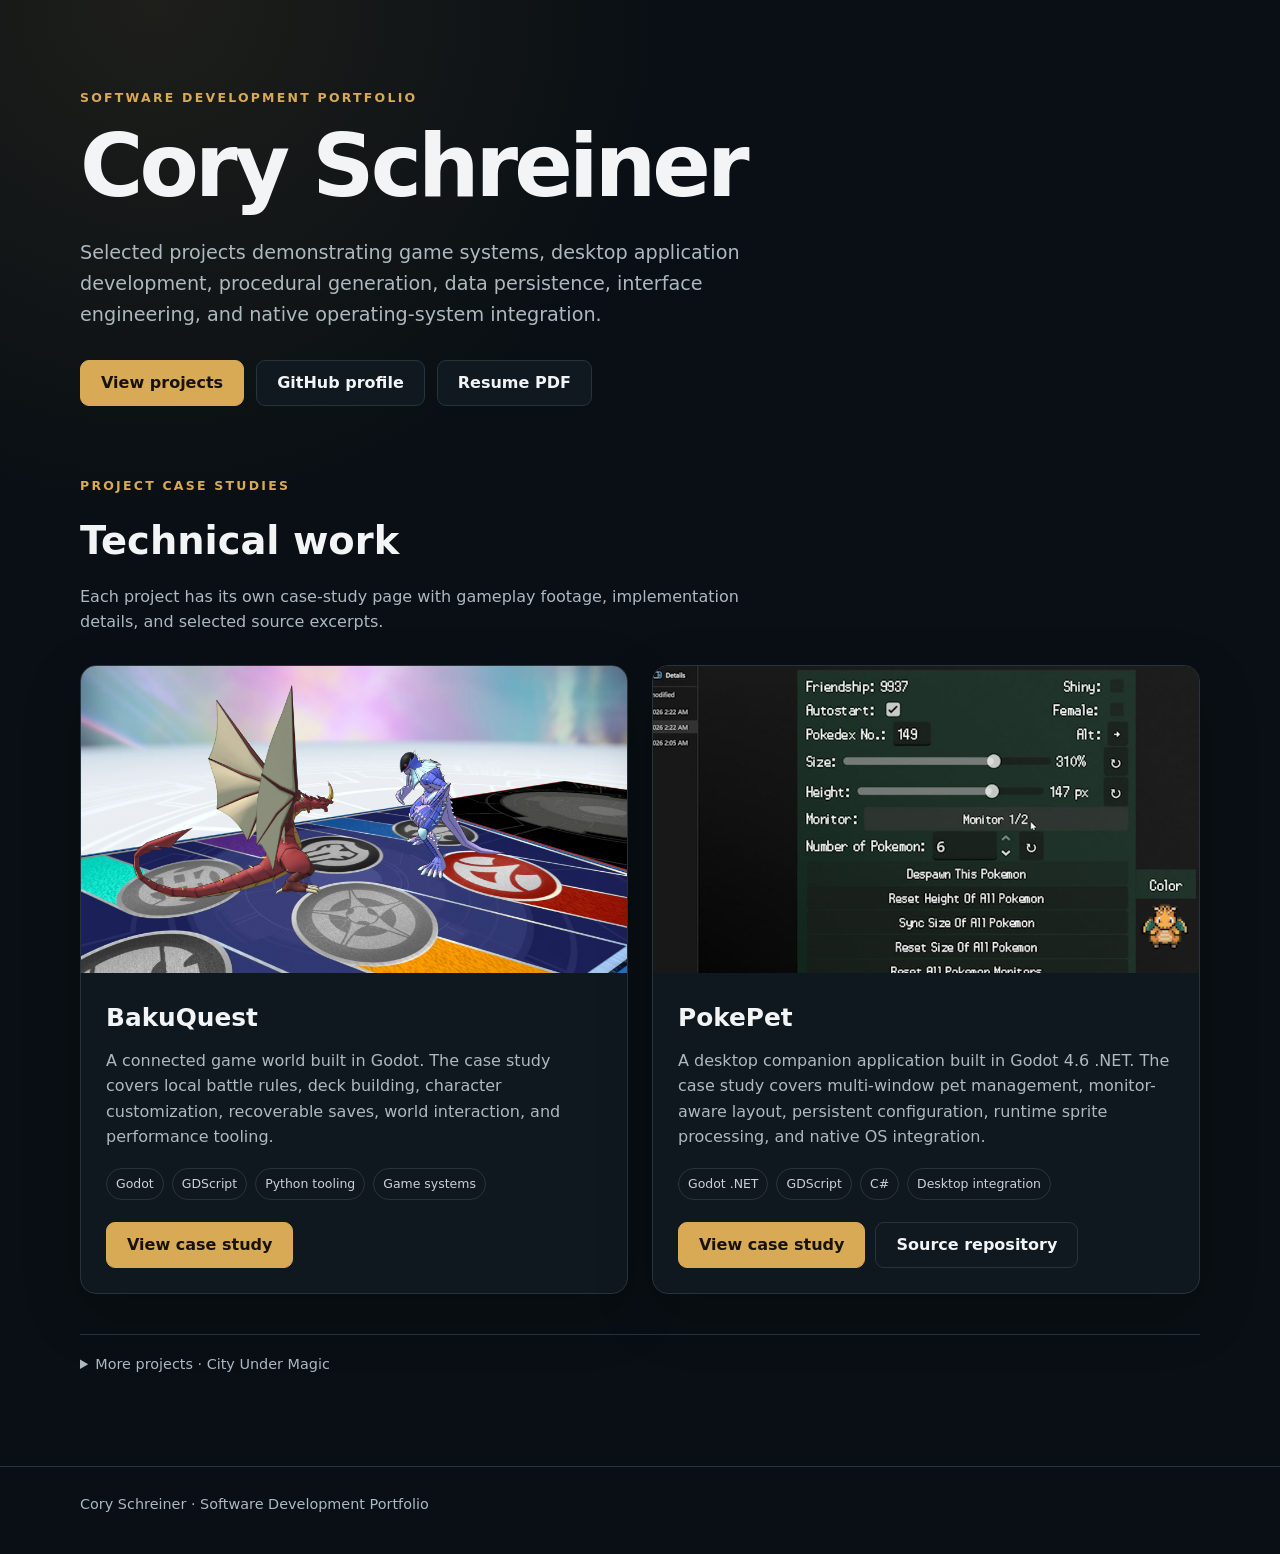
==== commit db4b9117: "5" ====
--- a/index.html
+++ b/index.html
@@ -1,12 +1,181 @@
 <!doctype html>
-<html lang="en"><head><meta charset="utf-8"><meta name="viewport" content="width=device-width, initial-scale=1"><meta name="description" content="Software development portfolio by Cory Schreiner. Explore BakuQuest and PokePet through gameplay, desktop demonstrations and engineering case studies."><meta name="theme-color" content="#172f35"><title>Software development portfolio | Cory Schreiner</title><link rel="icon" href="assets/favicon.svg" type="image/svg+xml"><link rel="stylesheet" href="assets/style.css"><script src="assets/site.js" defer></script></head>
-<body><a class="skip" href="#main">Skip to content</a><header class="site-header"><a class="brand" href="./index.html" aria-label="Cory Schreiner, home"><span class="monogram">CS<span>.</span></span><span>Cory Schreiner<small>Software development</small></span></a><nav aria-label="Main navigation"><a href="#projects">Projects</a><a href="#approach">Approach</a><a href="mailto:themusicalcrw@gmail.com" class="nav-resume">Contact <span aria-hidden="true">↗</span></a></nav></header>
-<main id="main"><section class="home-hero wrap"><div><p class="eyebrow">CORY SCHREINER / DEVELOPER PORTFOLIO</p><h1>Software that<br>comes to <em>life.</em></h1><p class="intro">I build interactive applications, game systems, and tools that connect the details into a working product.</p><p class="bio">Software Development student at the University of West Florida. Hands-on projects, continued education, and practical AI implementation keep me learning in an evolving field.</p><div class="actions"><a class="button" href="#projects">Explore my work <span>↓</span></a><a class="text-link" href="https://github.com/themusicalcr0w">View GitHub ↗</a></div></div><div class="hero-visual"><a href="projects/baku-quest/index.html" aria-label="Explore BakuQuest"><img src="assets/baku/25_Monster_Combat_Close_View.webp" alt="BakuQuest creatures facing off on the battle field" fetchpriority="high"></a><div class="image-note"><span class="live-dot"></span> BakuQuest <span>From the current build ↗</span></div><div class="hero-stamp">CODE.<br>TEST.<br>REFINE.</div></div></section>
-<section class="selected wrap" id="projects"><div class="section-head"><div><p class="eyebrow">SELECTED PROJECTS</p><h2>Built. Tested. Still evolving.</h2></div><p>A closer look at the applications<br>and the engineering behind them.</p></div>
-<article class="project-row"><a class="project-picture" href="projects/baku-quest/index.html"><img src="assets/baku/19_Lit_Neighborhood_Aurora.webp" alt="A lit BakuQuest neighborhood beneath the aurora" class="" loading="lazy" decoding="async"><span class="image-tag">01 / GAME SYSTEMS</span></a><div class="project-copy"><p class="overline">GODOT · GDSCRIPT · PYTHON TOOLING</p><h3>BakuQuest</h3><p>A connected game world with local battles, a deck builder, character customization, and driveable vehicles.</p><p class="secondary">The engineering: testable rules, recoverable saves, and performance work measured against real play routes.</p><a class="text-link" href="projects/baku-quest/index.html">Inside BakuQuest <span>↗</span></a></div></article>
-<article class="project-row reverse"><a class="project-picture poke-picture" href="projects/poke-pet/index.html"><img src="assets/poke/hero.jpg" alt="PokePet desktop companions and their individual settings" class="" loading="lazy" decoding="async"><span class="image-tag">02 / DESKTOP SOFTWARE</span></a><div class="project-copy"><p class="overline">GODOT .NET · C# · NATIVE INTEGRATION</p><h3>PokePet</h3><p>A desktop companion that lives outside a traditional application window. Each pet has its own settings, appearance, and behavior.</p><p class="secondary">The engineering: multiple native windows, monitor-aware placement, persistent settings, and immediate feedback.</p><a class="text-link" href="projects/poke-pet/index.html">Inside PokePet <span>↗</span></a></div></article></section>
-<section class="approach" id="approach"><div class="wrap"><p class="eyebrow">HOW I WORK</p><div class="approach-heading"><h2>Move quickly.<br>Check the details.</h2><p>I use local models for smaller tasks and hosted coding services for planning and coordination. Project notes, tests, and runtime checks turn that assistance into work I can evaluate.</p></div><div class="principles"><article><span>01</span><h3>Define the problem</h3><p>Break work into clear tasks with enough context to make a useful change.</p></article><article><span>02</span><h3>Build with feedback</h3><p>Use the application, inspect failures, and make the next iteration specific.</p></article><article><span>03</span><h3>Keep the evidence</h3><p>Record decisions and measurements so the next session starts with what is known.</p></article></div></div></section>
-<section class="contact wrap"><div><p class="eyebrow">LET’S TALK</p><h2>Interested in the work?</h2><p>I’d welcome a conversation about software development opportunities and the systems behind these projects.</p></div><a class="button" href="mailto:themusicalcrw@gmail.com">Get in touch ↗</a></section>
-<section class="archive wrap"><details><summary>More from the project archive <span aria-hidden="true">+</span></summary><div class="archive-content"><div><h3>City Under Magic</h3><p>A life simulation exploring generated households, character memory, custom interfaces, and consistent world snapshots.</p></div><a class="text-link" href="projects/city-under-magic/index.html">View archived case study ↗</a></div></details></section></main>
-<footer class="footer"><a class="footer-name" href="./index.html">Cory Schreiner<span>Software development · Fort Walton Beach, FL</span></a><div><a href="mailto:themusicalcrw@gmail.com">Email</a><a href="https://github.com/themusicalcr0w">GitHub ↗</a></div><p>Personal projects. Original software work; third-party artwork remains with its respective owners.</p></footer>
-<dialog id="image-viewer" aria-label="Screenshot viewer"><button class="close-viewer" aria-label="Close screenshot">Close ×</button><img alt=""><p></p></dialog></body></html>+<html lang="en">
+<head>
+  <meta charset="utf-8">
+  <meta name="viewport" content="width=device-width, initial-scale=1">
+  <meta name="description" content="Cory Schreiner's software development portfolio, featuring BakuQuest and PokePet.">
+  <title>Cory Schreiner | Software Development Portfolio</title>
+  <style>
+    :root {
+      color-scheme: dark;
+      --background: #090f14;
+      --panel: #101920;
+      --panel-border: #26343d;
+      --text: #f2f4f5;
+      --muted: #aeb8bf;
+      --accent: #d8aa55;
+      --accent-dark: #1b160d;
+      font-family: Inter, ui-sans-serif, system-ui, -apple-system, BlinkMacSystemFont, "Segoe UI", sans-serif;
+    }
+    * { box-sizing: border-box; }
+    html { scroll-behavior: smooth; }
+    body {
+      margin: 0;
+      background:
+        radial-gradient(circle at 12% 0%, rgba(216, 170, 85, .10), transparent 32rem),
+        var(--background);
+      color: var(--text);
+      line-height: 1.6;
+    }
+    a { color: inherit; }
+    .wrap { width: min(1120px, calc(100% - 40px)); margin: 0 auto; }
+    header { padding: 88px 0 48px; }
+    .eyebrow {
+      margin: 0 0 14px;
+      color: var(--accent);
+      font-size: .78rem;
+      font-weight: 800;
+      letter-spacing: .18em;
+      text-transform: uppercase;
+    }
+    h1 {
+      max-width: 830px;
+      margin: 0;
+      font-size: clamp(2.5rem, 7vw, 5.4rem);
+      line-height: 1.02;
+      letter-spacing: -.045em;
+    }
+    .intro {
+      max-width: 700px;
+      margin: 28px 0 0;
+      color: var(--muted);
+      font-size: clamp(1rem, 2vw, 1.2rem);
+    }
+    .links { display: flex; flex-wrap: wrap; gap: 12px; margin-top: 30px; }
+    .button {
+      display: inline-flex;
+      align-items: center;
+      justify-content: center;
+      min-height: 46px;
+      padding: 0 20px;
+      border: 1px solid var(--panel-border);
+      border-radius: 9px;
+      background: var(--panel);
+      text-decoration: none;
+      font-weight: 750;
+    }
+    .button.primary { border-color: var(--accent); background: var(--accent); color: #17120a; }
+    main { padding: 22px 0 90px; }
+    h2 { margin: 0 0 12px; font-size: clamp(1.8rem, 3vw, 2.6rem); }
+    .section-copy { max-width: 700px; margin: 0 0 30px; color: var(--muted); }
+    .grid { display: grid; grid-template-columns: repeat(2, minmax(0, 1fr)); gap: 24px; }
+    .card {
+      overflow: hidden;
+      border: 1px solid var(--panel-border);
+      border-radius: 16px;
+      background: rgba(16, 25, 32, .94);
+      box-shadow: 0 20px 60px rgba(0,0,0,.20);
+    }
+    .card img { width: 100%; aspect-ratio: 16 / 9; display: block; object-fit: cover; background: #05080a; }
+    .card-body { padding: 25px; }
+    .card h3 { margin: 0 0 10px; font-size: 1.55rem; }
+    .card p { margin: 0; color: var(--muted); }
+    .tags { display: flex; flex-wrap: wrap; gap: 8px; margin: 18px 0 22px; }
+    .tag {
+      padding: 5px 9px;
+      border: 1px solid var(--panel-border);
+      border-radius: 999px;
+      color: #cad1d5;
+      font-size: .78rem;
+    }
+    .card-actions { display: flex; flex-wrap: wrap; gap: 10px; }
+    footer { border-top: 1px solid var(--panel-border); padding: 26px 0 38px; color: var(--muted); font-size: .9rem; }
+    @media (max-width: 760px) {
+      header { padding-top: 58px; }
+      .grid { grid-template-columns: 1fr; }
+      .wrap { width: min(100% - 24px, 1120px); }
+    }
+    .archive { margin-top: 40px; border-top: 1px solid var(--panel-border); padding-top: 18px; }
+    .archive summary { cursor: pointer; color: var(--muted); font-size: .9rem; }
+    .archive .card { margin-top: 20px; max-width: 548px; }
+    .archive summary:focus-visible { outline: 2px solid var(--accent); outline-offset: 5px; }
+  </style>
+</head>
+<body>
+  <header>
+    <div class="wrap">
+      <p class="eyebrow">Software Development Portfolio</p>
+      <h1>Cory Schreiner</h1>
+      <p class="intro">Selected projects demonstrating game systems, desktop application development, procedural generation, data persistence, interface engineering, and native operating-system integration.</p>
+      <div class="links">
+        <a class="button primary" href="#projects">View projects</a>
+        <a class="button" href="https://github.com/themusicalcr0w">GitHub profile</a>
+        <a class="button" href="downloads/Cory_Schreiner_Resume.pdf" target="_blank" rel="noopener">Resume PDF</a>
+      </div>
+    </div>
+  </header>
+
+  <main id="projects">
+    <section class="wrap" aria-labelledby="projects-title">
+      <p class="eyebrow">Project Case Studies</p>
+      <h2 id="projects-title">Technical work</h2>
+      <p class="section-copy">Each project has its own case-study page with gameplay footage, implementation details, and selected source excerpts.</p>
+
+      <div class="grid">
+        <article class="card">
+          <img src="projects/baku-quest/showcase/assets/images/25_Monster_Combat_Close_View.webp" alt="BakuQuest monster combat on the battle field">
+          <div class="card-body">
+            <h3>BakuQuest</h3>
+            <p>A connected game world built in Godot. The case study covers local battle rules, deck building, character customization, recoverable saves, world interaction, and performance tooling.</p>
+            <div class="tags" aria-label="BakuQuest technologies">
+              <span class="tag">Godot</span><span class="tag">GDScript</span><span class="tag">Python tooling</span><span class="tag">Game systems</span>
+            </div>
+            <div class="card-actions"><a class="button primary" href="projects/baku-quest/">View case study</a></div>
+          </div>
+        </article>
+
+        <article class="card">
+          <img src="projects/poke-pet/showcase/assets/images/hero-poster.jpg" alt="PokePet desktop companion application running multiple pet windows">
+          <div class="card-body">
+            <h3>PokePet</h3>
+            <p>A desktop companion application built in Godot 4.6 .NET. The case study covers multi-window pet management, monitor-aware layout, persistent configuration, runtime sprite processing, and native OS integration.</p>
+            <div class="tags" aria-label="PokePet technologies">
+              <span class="tag">Godot .NET</span>
+              <span class="tag">GDScript</span>
+              <span class="tag">C#</span>
+              <span class="tag">Desktop integration</span>
+            </div>
+            <div class="card-actions">
+              <a class="button primary" href="projects/poke-pet/">View case study</a>
+              <a class="button" href="https://github.com/themusicalcr0w/poke-pet">Source repository</a>
+            </div>
+          </div>
+        </article>
+      </div>
+      <details class="archive">
+        <summary>More projects · City Under Magic</summary>
+        <article class="card">
+          <img src="projects/city-under-magic/showcase/assets/images/world-generation-poster.jpg" alt="City Under Magic world-generation and character-visualization interface">
+          <div class="card-body">
+            <h3>City Under Magic</h3>
+            <p>A systems-driven life simulation and visual novel built in Godot. The case study covers procedural population generation, NPC memory and dialogue context, genetic inheritance, custom page rendering, and incremental saving.</p>
+            <div class="tags" aria-label="City Under Magic technologies">
+              <span class="tag">Godot</span>
+              <span class="tag">GDScript</span>
+              <span class="tag">Procedural systems</span>
+              <span class="tag">Persistence</span>
+            </div>
+            <div class="card-actions">
+              <a class="button primary" href="projects/city-under-magic/">View case study</a>
+            </div>
+          </div>
+        </article>
+      </details>
+    </section>
+  </main>
+
+  <footer>
+    <div class="wrap">Cory Schreiner · Software Development Portfolio</div>
+  </footer>
+</body>
+</html>
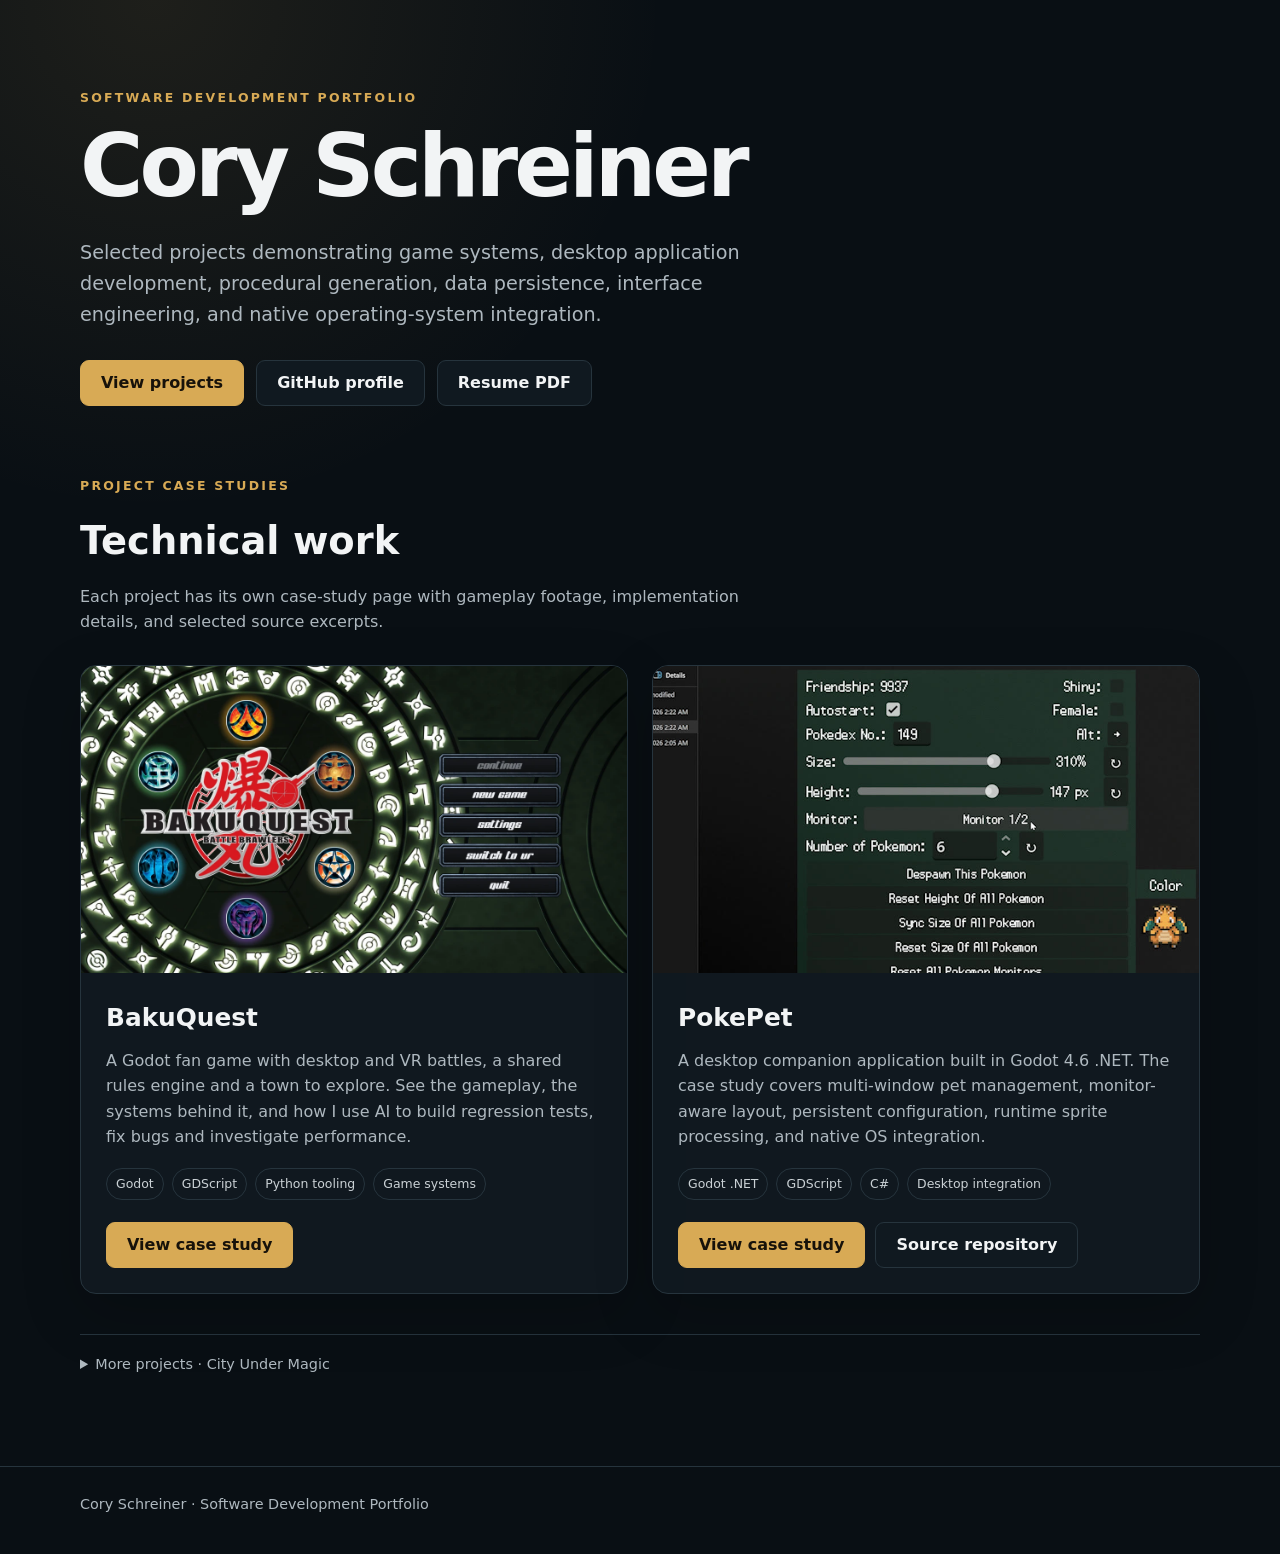
==== commit 87bfb137: "final new version" ====
--- a/index.html
+++ b/index.html
@@ -123,10 +123,10 @@
 
       <div class="grid">
         <article class="card">
-          <img src="projects/baku-quest/showcase/assets/images/25_Monster_Combat_Close_View.webp" alt="BakuQuest monster combat on the battle field">
+          <img src="projects/baku-quest/showcase/assets/images/2026-10-desktop-menu.webp" alt="BakuQuest desktop title screen with its logo and elemental symbols">
           <div class="card-body">
             <h3>BakuQuest</h3>
-            <p>A connected game world built in Godot. The case study covers local battle rules, deck building, character customization, recoverable saves, world interaction, and performance tooling.</p>
+            <p>A Godot fan game with desktop and VR battles, a shared rules engine and a town to explore. See the gameplay, the systems behind it, and how I use AI to build regression tests, fix bugs and investigate performance.</p>
             <div class="tags" aria-label="BakuQuest technologies">
               <span class="tag">Godot</span><span class="tag">GDScript</span><span class="tag">Python tooling</span><span class="tag">Game systems</span>
             </div>
